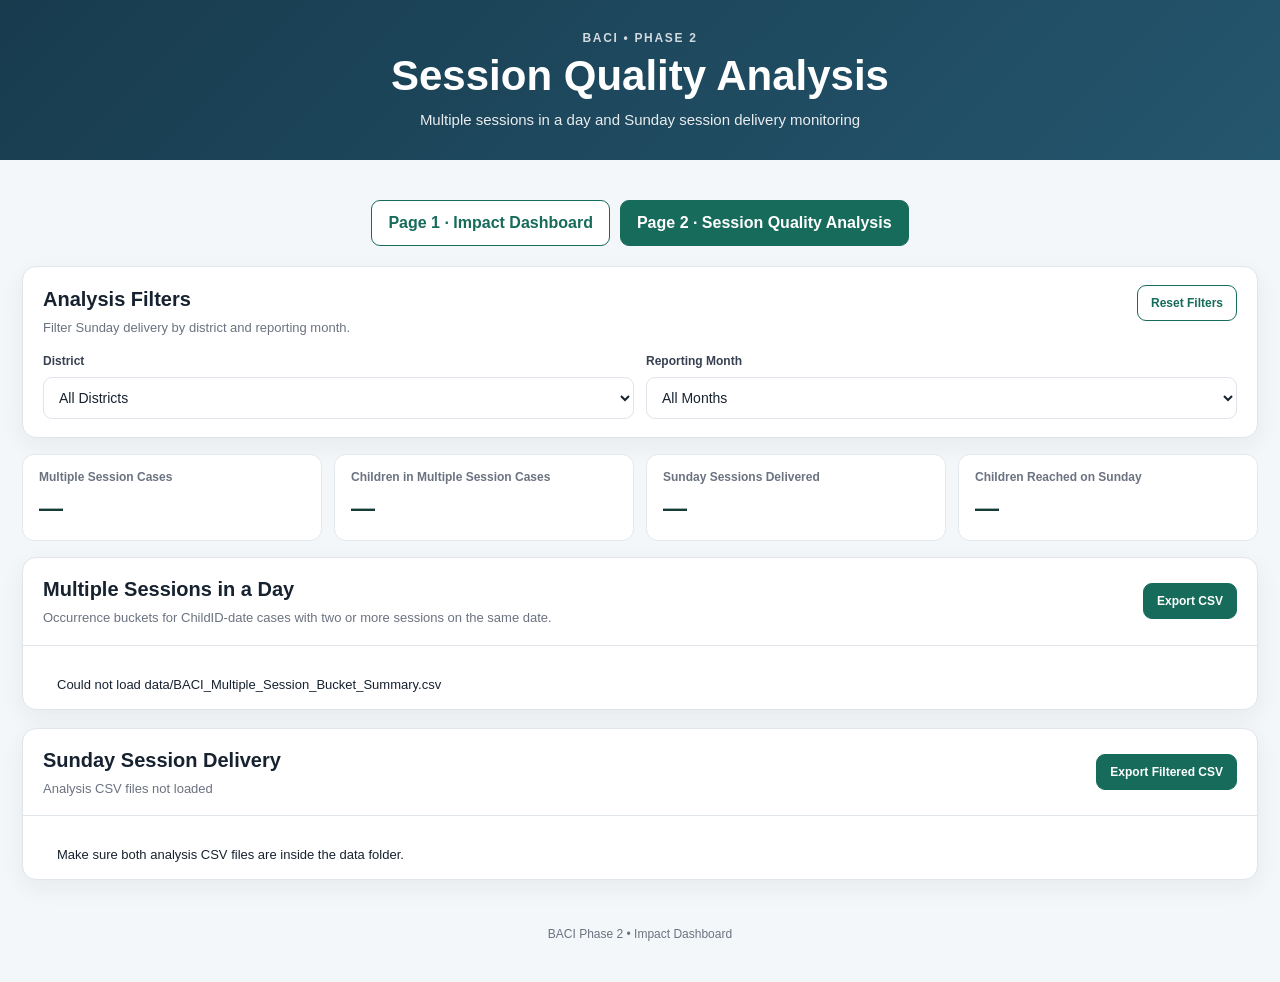
==== page2.html @ 2749a0a4 "Release BACI Phase 2 Impact Dashboard v1.1.0" ====
<!DOCTYPE html>
<html lang="en">
<head>
  <meta charset="UTF-8" />
  <meta name="viewport" content="width=device-width, initial-scale=1.0" />
  <title>BACI Phase 2 · Session Quality Analysis</title>
  <link rel="stylesheet" href="style.css" />

  <style>
    .page-nav {
      display: flex;
      justify-content: center;
      gap: 10px;
      flex-wrap: wrap;
      margin: 18px 0 20px;
    }

    .page-nav a {
      display: inline-block;
      padding: 10px 16px;
      border: 1px solid #176b5b;
      border-radius: 9px;
      color: #176b5b;
      background: #fff;
      text-decoration: none;
      font-weight: 800;
    }

    .page-nav a.active,
    .page-nav a:hover {
      background: #176b5b;
      color: #fff;
    }

    .analysis-intro {
      margin-bottom: 16px;
    }

    .analysis-grid {
      display: grid;
      grid-template-columns: 1fr;
      gap: 18px;
    }

    .analysis-controls {
      display: grid;
      grid-template-columns: repeat(2, minmax(220px, 1fr));
      gap: 12px;
      margin-top: 14px;
    }

    .analysis-controls label {
      display: flex;
      flex-direction: column;
      gap: 6px;
      font-size: 12px;
      font-weight: 800;
      color: #374151;
    }

    .analysis-controls select {
      width: 100%;
      min-height: 42px;
      border: 1px solid #dfe5ea;
      border-radius: 9px;
      padding: 9px 11px;
      font-size: 14px;
      background: #fff;
    }

    .analysis-kpis {
      display: grid;
      grid-template-columns: repeat(4, minmax(0, 1fr));
      gap: 12px;
      margin: 16px 0;
    }

    .analysis-kpi {
      border: 1px solid #e3e8ec;
      border-radius: 12px;
      padding: 14px 16px;
      background: #fff;
    }

    .analysis-kpi .label {
      color: #6b7280;
      font-size: 12px;
      font-weight: 700;
      margin-bottom: 5px;
    }

    .analysis-kpi .value {
      font-size: 24px;
      font-weight: 900;
      color: #153c36;
    }

    .section-actions {
      display: flex;
      flex-wrap: wrap;
      gap: 8px;
      align-items: center;
    }

    .analysis-note {
      font-size: 13px;
      color: #6b7280;
      margin-top: 4px;
    }

    .empty-cell {
      text-align: center;
      color: #6b7280;
      padding: 24px !important;
    }

    @media (max-width: 900px) {
      .analysis-kpis {
        grid-template-columns: repeat(2, minmax(0, 1fr));
      }
    }

    @media (max-width: 650px) {
      .analysis-controls,
      .analysis-kpis {
        grid-template-columns: 1fr;
      }

      .page-nav a {
        width: 100%;
        text-align: center;
      }
    }
  </style>
</head>

<body>
  <header class="topbar">
    <div class="topbar-inner">
      <p class="eyebrow">BACI • PHASE 2</p>
      <h1>Session Quality Analysis</h1>
      <p class="subtitle">
        Multiple sessions in a day and Sunday session delivery monitoring
      </p>
    </div>
  </header>

  <main class="page">

    <nav class="page-nav" aria-label="Dashboard pages">
      <a href="index.html">Page 1 · Impact Dashboard</a>
      <a href="page2.html" class="active">Page 2 · Session Quality Analysis</a>
    </nav>

    <section class="card filter-card analysis-intro">
      <div class="filter-header">
        <div>
          <h2>Analysis Filters</h2>
          <p>
            Filter Sunday delivery by district and reporting month.
          </p>
        </div>

        <div class="header-actions">
          <button id="resetAnalysisFilters" class="secondary-btn" type="button">
            Reset Filters
          </button>
        </div>
      </div>

      <div class="analysis-controls">
        <label>
          <span>District</span>
          <select id="analysisDistrictFilter">
            <option value="">All Districts</option>
          </select>
        </label>

        <label>
          <span>Reporting Month</span>
          <select id="analysisMonthFilter">
            <option value="">All Months</option>
          </select>
        </label>
      </div>
    </section>

    <div class="analysis-kpis">
      <div class="analysis-kpi">
        <div class="label">Multiple Session Cases</div>
        <div id="kpiMultipleCases" class="value">—</div>
      </div>

      <div class="analysis-kpi">
        <div class="label">Children in Multiple Session Cases</div>
        <div id="kpiMultipleChildren" class="value">—</div>
      </div>

      <div class="analysis-kpi">
        <div class="label">Sunday Sessions Delivered</div>
        <div id="kpiSundaySessions" class="value">—</div>
      </div>

      <div class="analysis-kpi">
        <div class="label">Children Reached on Sunday</div>
        <div id="kpiSundayChildren" class="value">—</div>
      </div>
    </div>

    <div class="analysis-grid">

      <section class="card table-card">
        <div class="table-toolbar">
          <div>
            <h2>Multiple Sessions in a Day</h2>
            <p class="analysis-note">
              Occurrence buckets for ChildID-date cases with two or more sessions on the same date.
            </p>
          </div>

          <div class="section-actions">
            <button id="downloadMultipleSummary" class="primary-btn" type="button">
              Export CSV
            </button>
          </div>
        </div>

        <div id="multipleMessage" class="message-box hidden"></div>

        <div class="table-wrapper">
          <table id="multipleSessionTable">
            <thead></thead>
            <tbody></tbody>
          </table>
        </div>
      </section>

      <section class="card table-card">
        <div class="table-toolbar">
          <div>
            <h2>Sunday Session Delivery</h2>
            <p id="sundayStatus" class="analysis-note">
              Loading Sunday session summary...
            </p>
          </div>

          <div class="section-actions">
            <button id="downloadSundaySummary" class="primary-btn" type="button">
              Export Filtered CSV
            </button>
          </div>
        </div>

        <div id="sundayMessage" class="message-box hidden"></div>

        <div class="table-wrapper">
          <table id="sundaySessionTable">
            <thead></thead>
            <tbody></tbody>
          </table>
        </div>
      </section>

    </div>

  </main>

  <footer class="footer">
    <p>BACI Phase 2 • Impact Dashboard</p>
  </footer>

  <script src="page2.js"></script>
</body>
</html>
---- style.css ----
* {
  box-sizing: border-box;
}

:root {
  --page-bg: #f4f7f9;
  --card-bg: #ffffff;
  --text: #172230;
  --muted: #6b7280;
  --border: #dfe5ea;
  --accent: #176b5b;
  --accent-dark: #0f5145;
  --accent-light: #e9f5f2;
  --header-bg: #183b4e;
  --header-bg-2: #24566e;
  --header-text: #ffffff;
  --shadow: 0 8px 24px rgba(22, 34, 51, 0.06);
}

html {
  scroll-behavior: smooth;
}

body {
  margin: 0;
  font-family: Inter, Arial, Helvetica, sans-serif;
  background: var(--page-bg);
  color: var(--text);
  line-height: 1.45;
}

.topbar {
  background: linear-gradient(135deg, var(--header-bg), var(--header-bg-2));
  color: var(--header-text);
}

.topbar-inner {
  max-width: 1600px;
  margin: 0 auto;
  padding: 30px 24px;
  text-align: center;
}

.eyebrow {
  margin: 0 0 6px;
  font-size: 12px;
  font-weight: 800;
  letter-spacing: 0.14em;
  opacity: 0.8;
}

.topbar h1 {
  margin: 0;
  font-size: clamp(28px, 3.4vw, 42px);
  line-height: 1.1;
}

.subtitle {
  margin: 9px auto 0;
  max-width: 820px;
  opacity: 0.9;
  font-size: 15px;
}

.page {
  max-width: 1700px;
  margin: 0 auto;
  padding: 22px;
}

.card {
  background: var(--card-bg);
  border: 1px solid var(--border);
  border-radius: 14px;
  box-shadow: var(--shadow);
}

.filter-card {
  padding: 18px 20px;
  margin-bottom: 16px;
}

.filter-header {
  display: flex;
  justify-content: space-between;
  align-items: flex-start;
  gap: 18px;
  margin-bottom: 16px;
}

.filter-header h2,
.table-toolbar h2 {
  margin: 0 0 5px;
  font-size: 20px;
}

.filter-header p,
.table-toolbar p {
  margin: 0;
  color: var(--muted);
  font-size: 13px;
}

.header-actions {
  display: flex;
  flex-wrap: wrap;
  justify-content: flex-end;
  gap: 8px;
}

.primary-btn,
.secondary-btn {
  border-radius: 9px;
  padding: 10px 13px;
  font-size: 12px;
  font-weight: 800;
  cursor: pointer;
  transition: 0.2s ease;
  white-space: nowrap;
}

.primary-btn {
  border: 1px solid var(--accent);
  background: var(--accent);
  color: #fff;
}

.primary-btn:hover {
  background: var(--accent-dark);
}

.secondary-btn {
  border: 1px solid var(--accent);
  background: #fff;
  color: var(--accent);
}

.secondary-btn:hover {
  background: var(--accent-light);
}

.filters {
  display: grid;
  grid-template-columns: repeat(4, minmax(160px, 1fr));
  gap: 12px;
}

.filters label {
  display: flex;
  flex-direction: column;
  gap: 6px;
}

.filters label span {
  font-size: 12px;
  font-weight: 800;
  color: #374151;
}

select {
  width: 100%;
  min-height: 42px;
  border: 1px solid var(--border);
  border-radius: 9px;
  padding: 9px 11px;
  font-size: 14px;
  background: #fff;
  color: var(--text);
}

select:focus {
  outline: 3px solid rgba(23, 107, 91, 0.12);
  border-color: var(--accent);
}

.table-card {
  overflow: hidden;
}

.table-toolbar {
  display: flex;
  justify-content: space-between;
  align-items: center;
  gap: 16px;
  padding: 17px 20px;
  border-bottom: 1px solid var(--border);
}

.table-hint {
  color: var(--muted);
  font-size: 12px;
  text-align: right;
}

.table-wrapper {
  width: 100%;
  overflow: auto;
  max-height: 72vh;
  -webkit-overflow-scrolling: touch;
}

table {
  border-collapse: separate;
  border-spacing: 0;
  width: max-content;
  min-width: 100%;
  font-size: 12px;
}

thead th {
  position: sticky;
  top: 0;
  z-index: 3;
  background: #eef3f6;
  color: #243244;
  text-align: left;
  font-weight: 800;
  white-space: nowrap;
  border-bottom: 1px solid #cfd8df;
}

th,
td {
  padding: 10px 11px;
  border-right: 1px solid #edf0f3;
  border-bottom: 1px solid #edf0f3;
  vertical-align: top;
}

tbody tr:nth-child(even) {
  background: #fafbfc;
}

tbody tr:hover {
  background: #f1f8f6;
}

td.numeric {
  text-align: right;
  font-variant-numeric: tabular-nums;
  white-space: nowrap;
}

td.long-text {
  min-width: 340px;
  max-width: 430px;
  white-space: normal;
  line-height: 1.35;
}

.message-box {
  margin: 16px 20px 0;
  padding: 14px;
  border-radius: 10px;
  font-size: 13px;
}

.message-box.info {
  background: #eef6ff;
  border: 1px solid #cfe5ff;
  color: #244b72;
}

.message-box.error {
  background: #fff2f2;
  border: 1px solid #f2caca;
  color: #8e1f1f;
}

.hidden {
  display: none;
}

.footer {
  text-align: center;
  color: var(--muted);
  font-size: 12px;
  padding: 12px 20px 26px;
}

@media (max-width: 1100px) {
  .filter-header {
    flex-direction: column;
  }

  .header-actions {
    justify-content: flex-start;
  }

  .filters {
    grid-template-columns: repeat(2, minmax(160px, 1fr));
  }
}

@media (max-width: 700px) {
  .topbar-inner {
    padding: 24px 16px;
  }

  .page {
    padding: 12px;
  }

  .filters {
    grid-template-columns: 1fr;
  }

  .header-actions {
    width: 100%;
    display: grid;
    grid-template-columns: 1fr;
  }

  .primary-btn,
  .secondary-btn {
    width: 100%;
  }

  .table-toolbar {
    flex-direction: column;
    align-items: stretch;
  }

  .table-hint {
    text-align: left;
  }

  td.long-text {
    min-width: 280px;
    max-width: 320px;
  }
}
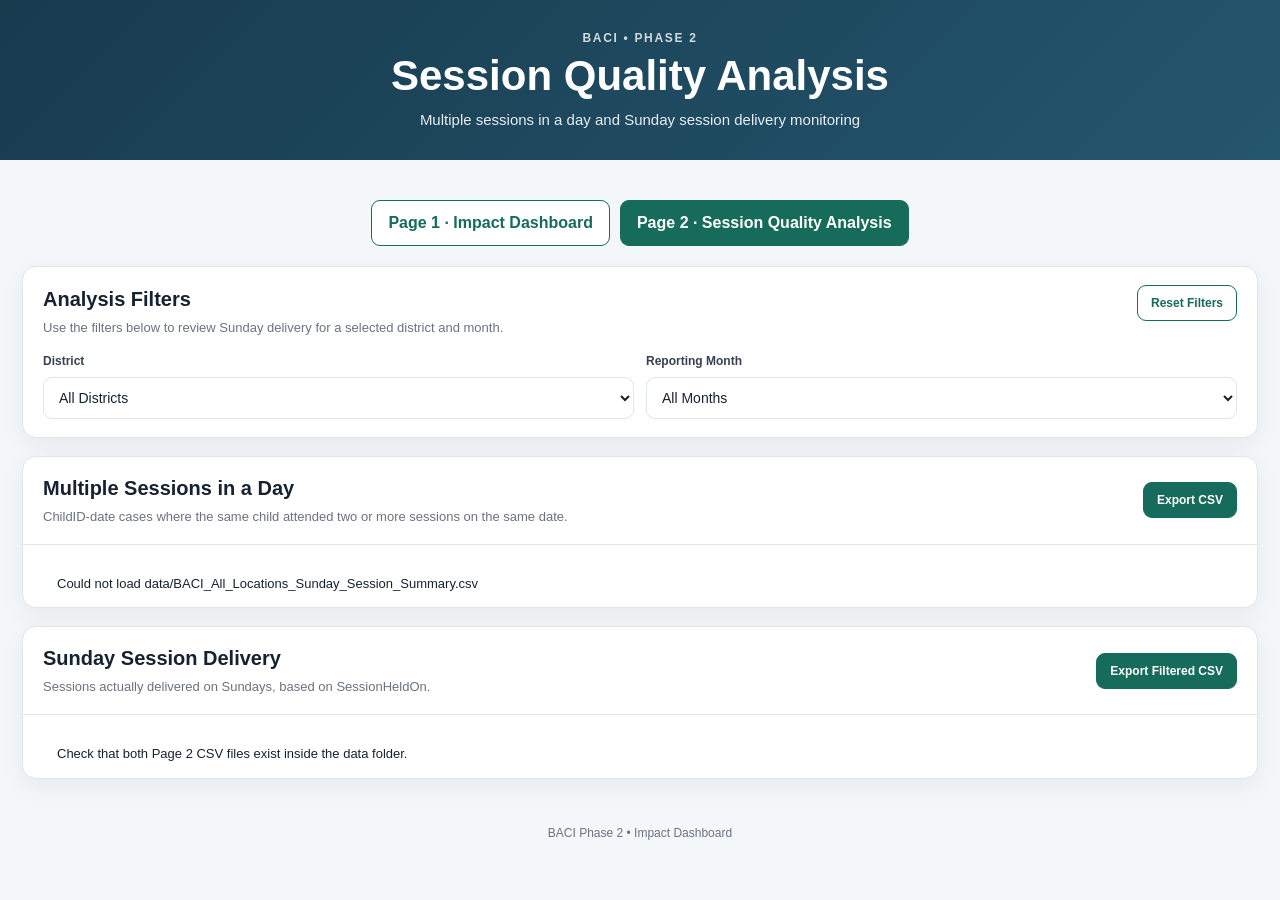
==== commit e9074b1d: "Clean Page 2 session quality analysis for v1.1.0" ====
--- a/page2.html
+++ b/page2.html
@@ -4,6 +4,7 @@
   <meta charset="UTF-8" />
   <meta name="viewport" content="width=device-width, initial-scale=1.0" />
   <title>BACI Phase 2 · Session Quality Analysis</title>
+
   <link rel="stylesheet" href="style.css" />
 
   <style>
@@ -32,16 +33,6 @@
       color: #fff;
     }
 
-    .analysis-intro {
-      margin-bottom: 16px;
-    }
-
-    .analysis-grid {
-      display: grid;
-      grid-template-columns: 1fr;
-      gap: 18px;
-    }
-
     .analysis-controls {
       display: grid;
       grid-template-columns: repeat(2, minmax(220px, 1fr));
@@ -68,38 +59,11 @@
       background: #fff;
     }
 
-    .analysis-kpis {
+    .analysis-grid {
       display: grid;
-      grid-template-columns: repeat(4, minmax(0, 1fr));
-      gap: 12px;
-      margin: 16px 0;
-    }
-
-    .analysis-kpi {
-      border: 1px solid #e3e8ec;
-      border-radius: 12px;
-      padding: 14px 16px;
-      background: #fff;
-    }
-
-    .analysis-kpi .label {
-      color: #6b7280;
-      font-size: 12px;
-      font-weight: 700;
-      margin-bottom: 5px;
-    }
-
-    .analysis-kpi .value {
-      font-size: 24px;
-      font-weight: 900;
-      color: #153c36;
-    }
-
-    .section-actions {
-      display: flex;
-      flex-wrap: wrap;
-      gap: 8px;
-      align-items: center;
+      grid-template-columns: 1fr;
+      gap: 18px;
+      margin-top: 18px;
     }
 
     .analysis-note {
@@ -108,21 +72,28 @@
       margin-top: 4px;
     }
 
+    .section-actions {
+      display: flex;
+      gap: 8px;
+      flex-wrap: wrap;
+      align-items: center;
+    }
+
     .empty-cell {
       text-align: center;
       color: #6b7280;
       padding: 24px !important;
     }
 
-    @media (max-width: 900px) {
-      .analysis-kpis {
-        grid-template-columns: repeat(2, minmax(0, 1fr));
-      }
+    .summary-line {
+      margin-top: 8px;
+      font-size: 13px;
+      font-weight: 700;
+      color: #4b5563;
     }
 
     @media (max-width: 650px) {
-      .analysis-controls,
-      .analysis-kpis {
+      .analysis-controls {
         grid-template-columns: 1fr;
       }
 
@@ -135,6 +106,7 @@
 </head>
 
 <body>
+
   <header class="topbar">
     <div class="topbar-inner">
       <p class="eyebrow">BACI • PHASE 2</p>
@@ -152,23 +124,29 @@
       <a href="page2.html" class="active">Page 2 · Session Quality Analysis</a>
     </nav>
 
-    <section class="card filter-card analysis-intro">
+    <section class="card filter-card">
+
       <div class="filter-header">
         <div>
           <h2>Analysis Filters</h2>
           <p>
-            Filter Sunday delivery by district and reporting month.
+            Use the filters below to review Sunday delivery for a selected district and month.
           </p>
         </div>
 
         <div class="header-actions">
-          <button id="resetAnalysisFilters" class="secondary-btn" type="button">
+          <button
+            id="resetAnalysisFilters"
+            class="secondary-btn"
+            type="button"
+          >
             Reset Filters
           </button>
         </div>
       </div>
 
       <div class="analysis-controls">
+
         <label>
           <span>District</span>
           <select id="analysisDistrictFilter">
@@ -182,44 +160,30 @@
             <option value="">All Months</option>
           </select>
         </label>
+
       </div>
+
     </section>
 
-    <div class="analysis-kpis">
-      <div class="analysis-kpi">
-        <div class="label">Multiple Session Cases</div>
-        <div id="kpiMultipleCases" class="value">—</div>
-      </div>
-
-      <div class="analysis-kpi">
-        <div class="label">Children in Multiple Session Cases</div>
-        <div id="kpiMultipleChildren" class="value">—</div>
-      </div>
-
-      <div class="analysis-kpi">
-        <div class="label">Sunday Sessions Delivered</div>
-        <div id="kpiSundaySessions" class="value">—</div>
-      </div>
-
-      <div class="analysis-kpi">
-        <div class="label">Children Reached on Sunday</div>
-        <div id="kpiSundayChildren" class="value">—</div>
-      </div>
-    </div>
-
     <div class="analysis-grid">
 
       <section class="card table-card">
+
         <div class="table-toolbar">
           <div>
             <h2>Multiple Sessions in a Day</h2>
             <p class="analysis-note">
-              Occurrence buckets for ChildID-date cases with two or more sessions on the same date.
+              ChildID-date cases where the same child attended two or more sessions on the same date.
             </p>
+            <p id="multipleStatus" class="summary-line"></p>
           </div>
 
           <div class="section-actions">
-            <button id="downloadMultipleSummary" class="primary-btn" type="button">
+            <button
+              id="downloadMultipleSummary"
+              class="primary-btn"
+              type="button"
+            >
               Export CSV
             </button>
           </div>
@@ -233,19 +197,26 @@
             <tbody></tbody>
           </table>
         </div>
+
       </section>
 
       <section class="card table-card">
+
         <div class="table-toolbar">
           <div>
             <h2>Sunday Session Delivery</h2>
-            <p id="sundayStatus" class="analysis-note">
-              Loading Sunday session summary...
+            <p class="analysis-note">
+              Sessions actually delivered on Sundays, based on SessionHeldOn.
             </p>
+            <p id="sundayStatus" class="summary-line"></p>
           </div>
 
           <div class="section-actions">
-            <button id="downloadSundaySummary" class="primary-btn" type="button">
+            <button
+              id="downloadSundaySummary"
+              class="primary-btn"
+              type="button"
+            >
               Export Filtered CSV
             </button>
           </div>
@@ -259,6 +230,7 @@
             <tbody></tbody>
           </table>
         </div>
+
       </section>
 
     </div>
@@ -270,5 +242,6 @@
   </footer>
 
   <script src="page2.js"></script>
+
 </body>
 </html>
